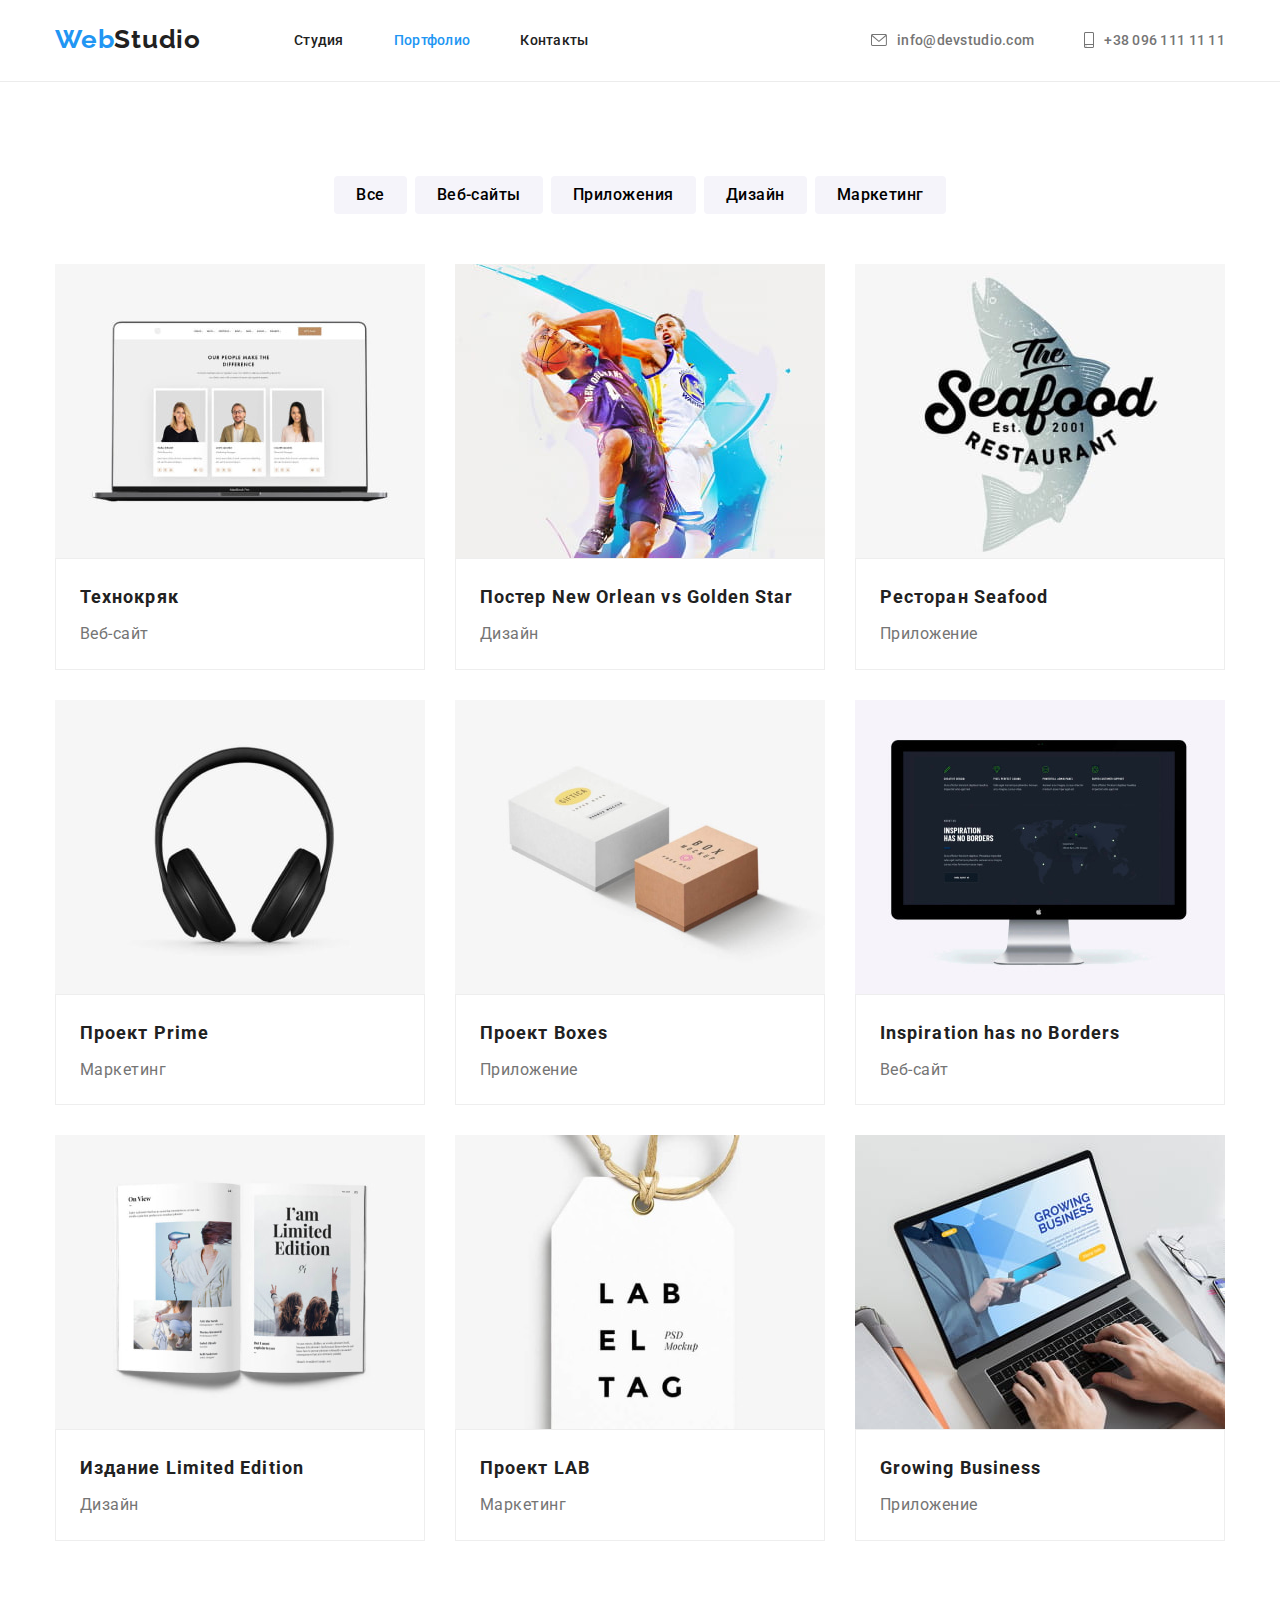
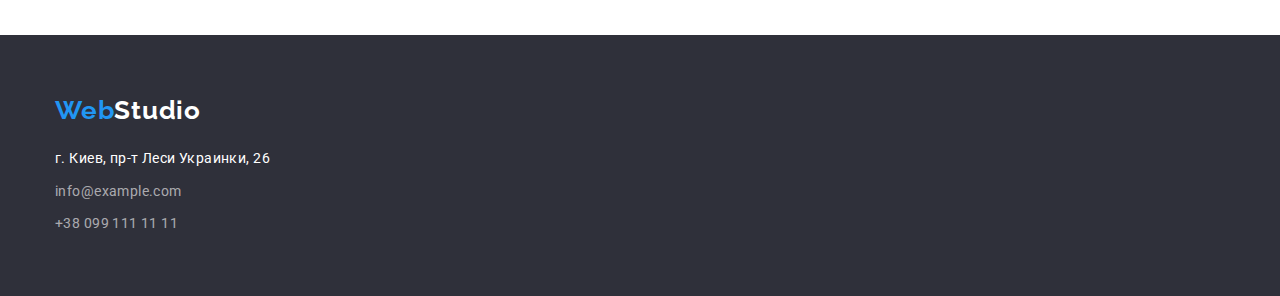
==== portfolio.html @ e051883c "+header svg" ====
<!DOCTYPE html>
<html lang="ru">

<head>
  <meta charset="UTF-8">
  <meta name="viewport" content="width=device-width, initial-scale=1.0">
  <title>Портфолио</title>
  <link href="https://fonts.googleapis.com/css2?family=Raleway:wght@700&family=Roboto:wght@400;500;700;900&display=swap"
    rel="stylesheet">
  <link rel="stylesheet" href="https://cdnjs.cloudflare.com/ajax/libs/modern-normalize/1.1.0/modern-normalize.min.css">
  <link rel="stylesheet" href="./css/styles.css">
</head>

<body>
  <header class="header">
    <div class="container thumb">
      <nav class="menu">
        <a class="menu__logo logo" href="#" target="_blank" rel="noreferrer noopener">Web<span>Studio</span></a>
        <ul class="navigation">
          <li class="navigation__item"><a class="navigation__link link" href="./index.html">Студия</a></li>
          <li class="navigation__item"><a class="navigation__link link current" href="./portfolio.html">Портфолио</a>
          </li>
          <li class="navigation__item"><a class="navigation__link link" href="#">Контакты</a></li>
        </ul>
      </nav>
      <ul class="contacts">
        <li class="contacts__item">
          <a class="contacts__link link" href="mailto:info@devstudio.com">
            <svg class="icon-mail" width="16" height="12">
              <use href="./images/icons.svg#icon-mail"></use>
            </svg>
            info@devstudio.com</a>
        </li>
        <li class="contacts__item"><a class="contacts__link link" href="tel:+380961111111">
            <svg class="icon-smartphone" width="10" height="16">
              <use href="./images/icons.svg#icon-smartphone"></use>
            </svg>
            +38 096 111 11 11</a>
        </li>
    </div>
  </header>
  <main>
    <section class="section">
      <div class="container">
        <h1 class="hide__title">Портфолио</h1>
        <ul class="filter">
          <li class="filter__item"><button class="filter__btn" type="button">Все</button></li>
          <li class="filter__item"><button class="filter__btn" type="button">Веб-сайты</button></li>
          <li class="filter__item"><button class="filter__btn" type="button">Приложения</button></li>
          <li class="filter__item"><button class="filter__btn" type="button">Дизайн</button></li>
          <li class="filter__item"><button class="filter__btn" type="button">Маркетинг</button></li>
        </ul>
        <ul class="portfolio">
          <li class="portfolio__item">
            <img class="portfolio__img" src="./images/portfolio-image/portfolio-1.jpg" alt="веб сайт технокряк"
              width="370" height="294">
            <div class="portfolio__box">
              <h2 class="portfolio__title">Технокряк</h2>
              <p class="portfolio__text">Веб-сайт</p>
            </div>
          </li>
          <li class="portfolio__item">
            <img class="portfolio__img" src="./images/portfolio-image/portfolio-2.jpg" alt="постер баскетбольных команд"
              width="370" height="294">
            <div class="portfolio__box">
              <h2 class="portfolio__title">Постер New Orlean vs Golden Star</h2>
              <p class="portfolio__text">Дизайн</p>
            </div>
          </li>
          <li class="portfolio__item">
            <img class="portfolio__img" src="./images/portfolio-image/portfolio-3.jpg" alt="лого ресторана" width="370"
              height="294">
            <div class="portfolio__box">
              <h2 class="portfolio__title">Ресторан Seafood</h2>
              <p class="portfolio__text">Приложение</p>
            </div>
          </li>
          <li class="portfolio__item">
            <img class="portfolio__img" src="./images/portfolio-image/portfolio-4.jpg"
              alt="наушники полноразмерные черные" class="portfolio__img" width="370" height="294">
            <div class="portfolio__box">
              <h2 class="portfolio__title">Проект Prime</h2>
              <p class="portfolio__text">Маркетинг</p>
            </div>
          </li>
          <li class="portfolio__item">
            <img class="portfolio__img" src="./images/portfolio-image/portfolio-5.jpg" alt="две коробки" width="370"
              height="294">
            <div class="portfolio__box">
              <h2 class="portfolio__title">Проект Boxes</h2>
              <p class="portfolio__text">Приложение</p>
            </div>
          </li>
          <li class="portfolio__item">
            <img class="portfolio__img" src="./images/portfolio-image/portfolio-6.jpg" alt="монитор" width="370"
              height="294">
            <div class="portfolio__box">
              <h2 class="portfolio__title">Inspiration has no Borders</h2>
              <p class="portfolio__text">Веб-сайт</p>
            </div>
          </li>
          <li class="portfolio__item">
            <img class="portfolio__img" src="./images/portfolio-image/portfolio-7.jpg" alt="открытый журнал" width="370"
              height="294">
            <div class="portfolio__box">
              <h2 class="portfolio__title">Издание Limited Edition</h2>
              <p class="portfolio__text">Дизайн</p>
            </div>
          </li>
          <li class="portfolio__item">
            <img class="portfolio__img" src="./images/portfolio-image/portfolio-8.jpg" alt="белая бирка" width="370"
              height="294">
            <div class="portfolio__box">
              <h2 class="portfolio__title">Проект LAB</h2>
              <p class="portfolio__text">Маркетинг</p>
            </div>
          </li>
          <li class="portfolio__item">
            <img class="portfolio__img" src="./images/portfolio-image/portfolio-9.jpg" alt="печатает на нетбуке"
              width="370" height="294">
            <div class="portfolio__box">
              <h2 class="portfolio__title">Growing Business</h2>
              <p class="portfolio__text">Приложение</p>
            </div>
          </li>
        </ul>
      </div>
    </section>
  </main>
  <footer class="footer">
    <div class="container">
      <a class="footer__logo logo" href="#" target="_blank" rel="noreferrer noopener">Web<span>Studio</span></a>
      <address class="footer__address">
        <ul class="footer__list">
          <li class="footer__item"><a class="footer__map" href="#">г. Киев, пр-т Леси Украинки, 26</a></li>
          <li class="footer__item"><a class="footer__link link" href="mailto:info@example.com">info@example.com</a></li>
          <li class="footer__item"><a class="footer__link link" href="tel:+380991111111">+38 099 111 11 11</a></li>
        </ul>
      </address>
    </div>
  </footer>
</body>

</html>
---- css/styles.css ----
/*------------------------------------------------root------------------------------------*/
:root {
  --brandColor: #2196F3;
  --brandHover: #188CE8;
  --firstFontColor: #212121;
  --secondFontColor: #757575;
  --lightFontColor: #ffffff;
  --mainBg: #2F303A;
  --sectionBg: #F5F4FA;
  --nullBg: #ffffff;
}
/* --------------------------------------------global------------------------------------*/
button {
  border: 0;
}
ul li {
  list-style: none;
}
h1,
h2,
h3,
h4,
h5,
h6,
p,
ul {
  padding: 0;
  margin: 0;
  font-size: inherit;
}
img {
  display: block;
  max-width: 100%;
  height: auto;
}
body {
  font-family: Roboto, sans-serif;
  color: var(--firstFontColor);
  font-size: 14px;
  line-height: 1.2;
}
.section {
  padding-top: 94px;
  padding-bottom: 94px;
}
/* этот заголовок нужно сделать невидимым он для семантики */
.hide__title{
  position: absolute;
  clip: rect(0 0 0 0);
  width: 1px;
  height: 1px;
  margin: -1px;
}
.container{
  width: 1200px;
  margin: 0 auto;
  padding-left: 15px;
  padding-right: 15px;
}
.logo {
  font-family: Raleway, sans-serif;
  font-weight: 700;
  font-size: 26px;
  letter-spacing: 0.03em;
  text-decoration: none;
  color: var(--brandColor);
}
.logo > span {
  color:var(--firstFontColor);
}
.link {
  text-decoration: none;
}
.link:focus,
.link:hover {
  color: var(--brandColor);
}
/*---------------------------------------------header------------------------------------*/

.header {
  letter-spacing: 0.02em;
  font-weight: 500;
  border-bottom: 1px solid #ececec;
}
.thumb {
  display: flex;
}
.menu {
  display: flex;
}
.menu__logo {
  padding-top: 24px;
  padding-bottom: 24px;
  margin-right: 93px;
}
.navigation {
  display: flex;
}
.navigation__item{
}
.navigation__item:not(:last-child) {
  margin-right: 50px;
}
.navigation__link{
  display: block;
  padding-top: 32px;
  padding-bottom: 32px;
  text-decoration: none;
  color: var(--firstFontColor);
}
.contacts {
  display: flex;
  margin-left: auto;
}
.contacts__item{
}
.icon-mail {
  width: 16px;
  height: 12px;
  margin-right: 10px;
}
.icon-smartphone{
  width: 10px;
  height: 16px;
  margin-right: 10px;
}
.contacts__item:not(:last-child) {
  margin-right: 50px;
}
.contacts__link {
  display: flex;
  align-items: center;
  padding-top: 32px;
  padding-bottom: 32px;
  color: var(--secondFontColor);
}
.current {
  color:var(--brandColor);
}

/* -------------------------------------------studio-main--------------------------------*/
/*--------------------------section-hero---------------------*/
.hero {
  padding-top: 200px;
  padding-bottom: 200px;
  margin: 0 auto;
  max-width: 1600px;
  height: 600px;
  background-color: var(--mainBg);
  background-image: linear-gradient(
    to right,
    rgba(47, 48, 58, 0.4),
    rgba(47, 48, 58, 0.4)
  ), url(../images/hero-bg.jpg);
  background-repeat: no-repeat;
  background-position: center;
  background-size: cover;
}
/* если нужно чтоб фон под картинкой был бесконечно широким */
/* .hero--bg {
  background-color: var(--mainBg);
} */
.box {
  display: flex;
  flex-direction: column;
  align-items: center;
}
.hero__title {
  font-size: 44px;
  font-weight: 900;
  line-height: 1.36;
  letter-spacing: 0.06em;

  text-transform: uppercase;
  text-align: center;
  max-width: 700px;
  margin-bottom: 30px;
  color: var(--lightFontColor);
}
.hero__btn {
  font-size: 16px;
  font-weight: 700;
  line-height: 1.87;
  letter-spacing: 0.06em;
  padding: 10px 32px;
  border-radius: 4px;
  background-color: var(--brandColor);
  color: var(--lightFontColor);
}
.hero__btn:focus,
.hero__btn:hover {
  background-color: var(--brandHover);
  cursor: pointer;
}
/*----------------------------section-2---------------------*/
.rows {
  display: flex;
}
.rows__item {
  flex-basis: calc((100% - 90px) / 4);
}
.rows__item:not(:last-child){
  margin-right: 30px;
}
.rows__box {
  background-color: #F5F4FA;
  border-radius: 4px;
  margin-bottom: 30px;
  padding: 25px 100px;
}
.rows__icon {

}
.rows__title {
  font-weight: 700;
  line-height: 1.14;
  letter-spacing: 0.03em;
  text-transform: uppercase;
  margin-bottom: 10px;
}
.rows__text {
  line-height: 1.71;
  letter-spacing: 0.03em;
  color: var(--secondFontColor);
}
/*----------------------------section-3---------------------*/
.position {
  padding-top: 0;
}
.title {
  font-size: 36px;
  font-weight: 700;
  letter-spacing: 0.03em;
  text-align: center;
  margin-bottom: 50px;
}
.works {
  display: flex;
}
.works__item {
  flex-basis: calc((100% - 60px) / 3);
}
.works__item:not(:last-child){
  margin-right: 30px;
}
.works__img {
}
.background {
  background-color: var(--sectionBg);
}
/*----------------------------section-4---------------------*/
.team {
  display: flex;
}
.team__item {
  flex-basis: calc((100% - 90px) / 4);
  border-bottom-left-radius: 4px;
  border-bottom-right-radius: 4px;
  background-color: var(--nullBg);
  box-shadow: 0px 1px 3px rgba(0, 0, 0, 0.12), 0px 1px 1px rgba(0, 0, 0, 0.14), 0px 2px 1px rgba(0, 0, 0, 0.2);
}
.team__item:not(:last-child) {
  margin-right: 30px;
}
.team__img {
  display: block;
}
.team__box {
  font-size: 16px;
  letter-spacing: 0.03em;
  text-align: center;

  padding-top: 30px;
  padding-bottom: 30px;
}
.team__title {
  font-weight: 500;
  margin-bottom: 10px;
}
.team__text {
  color: var(--secondFontColor);
}

/* -----------------------------------------portfolio-main-------------------------------*/


.filter {
  display: flex;
  justify-content: center;
  margin-bottom: 50px;
}
.filter__item:not(:last-child) {
  margin-right: 8px;
}
.filter__btn {
  font-size: 16px;
  line-height: 1.62;
  letter-spacing: 0.03em;
  font-weight: 500;

  padding: 6px 22px;
  border-radius: 4px;
  background-color: var(--sectionBg);
}
.filter__btn:focus,
.filter__btn:hover {
  color: var(--lightFontColor);
  background-color: var(--brandColor);
  cursor: pointer;
}
.portfolio {
  display: flex;
  flex-wrap: wrap;
}
.portfolio__item {
  flex-basis: calc((100% - 60px) / 3);
  margin-right: 30px;
  margin-bottom: 30px;
}
/* or with :not(:nth-child(3n))
          margin-right: 30px;*/
.portfolio__item:nth-child(3n) {
  margin-right: 0;
}
.portfolio__item:nth-last-child(-n + 3) {
  margin-bottom: 0;
}
.portfolio__img {
  display: block;
}
.portfolio__box {
  padding: 20px 24px;
  background-color: var(--nullBg);
  border: 1px solid #eeeeee;
}
.portfolio__title {
  font-size: 18px;
  line-height: 2;
  letter-spacing: 0.06em;
  font-weight: 700;
  margin-bottom: 4px;
}
.portfolio__text {
  font-size: 16px;
  line-height: 1.87;
  letter-spacing: 0.03em;
  color: var(--secondFontColor);
}

/*---------------------------------------------footer------------------------------------*/

.footer {
  background-color: var(--mainBg);
  padding-top: 60px;
  padding-bottom: 60px;
}
.footer__logo {
  display: block;
  margin-bottom: 20px;
}
.footer__logo > span {
  color: var(--lightFontColor);
}
.footer__address {
}
.footer__list {
  font-style: normal;
  line-height: 1.71;
  letter-spacing: 0.03em;
}
.footer__item:not(:last-child) {
  margin-bottom: 9px;
}
.footer__map {
  text-decoration: none;
  color: var(--lightFontColor);
}
.footer__link {
  text-decoration: none;
  color: rgba(255, 255, 255, 0.6);
}
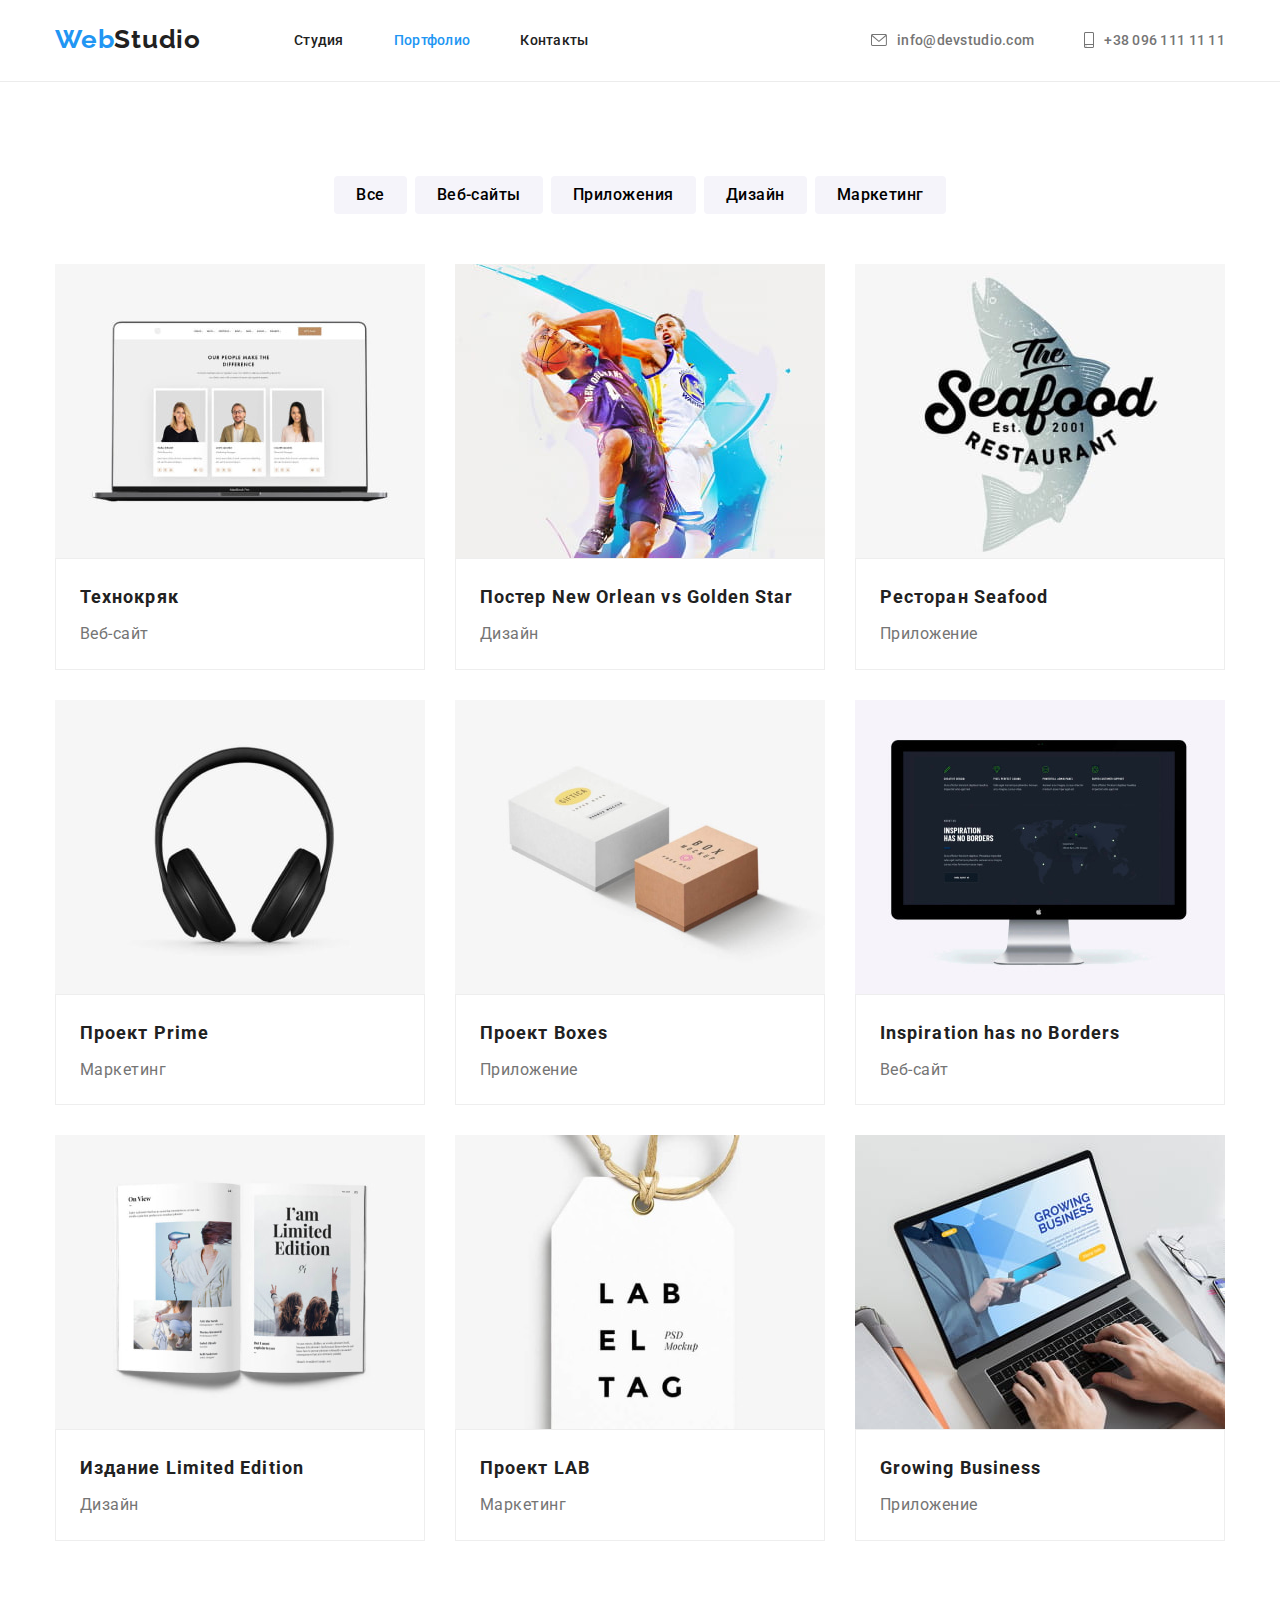
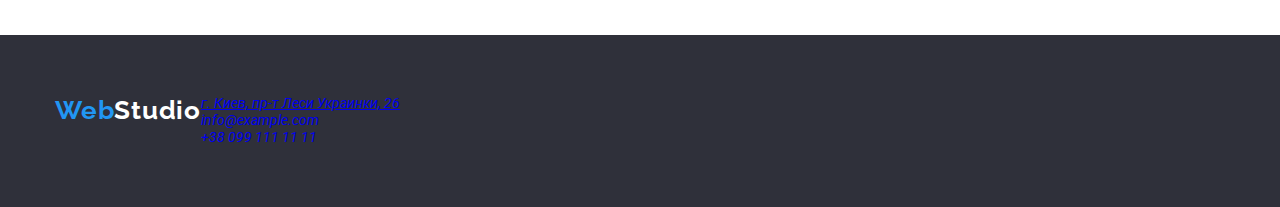
==== commit d1209747: "almost done hw4" ====
--- a/portfolio.html
+++ b/portfolio.html
@@ -26,16 +26,19 @@
       <ul class="contacts">
         <li class="contacts__item">
           <a class="contacts__link link" href="mailto:info@devstudio.com">
-            <svg class="icon-mail" width="16" height="12">
+            <svg class="contacts__icon-mail" width="16" height="12">
               <use href="./images/icons.svg#icon-mail"></use>
             </svg>
-            info@devstudio.com</a>
+            info@devstudio.com
+          </a>
         </li>
-        <li class="contacts__item"><a class="contacts__link link" href="tel:+380961111111">
-            <svg class="icon-smartphone" width="10" height="16">
+        <li class="contacts__item">
+          <a class="contacts__link link" href="tel:+380961111111">
+            <svg class="contacts__icon-smartphone" width="10" height="16">
               <use href="./images/icons.svg#icon-smartphone"></use>
             </svg>
-            +38 096 111 11 11</a>
+            +38 096 111 11 11
+          </a>
         </li>
     </div>
   </header>
@@ -128,7 +131,7 @@
     </section>
   </main>
   <footer class="footer">
-    <div class="container">
+    <div class="container thumb">
       <a class="footer__logo logo" href="#" target="_blank" rel="noreferrer noopener">Web<span>Studio</span></a>
       <address class="footer__address">
         <ul class="footer__list">
--- a/css/styles.css
+++ b/css/styles.css
@@ -9,6 +9,7 @@
   --mainBg: #2F303A;
   --sectionBg: #F5F4FA;
   --nullBg: #ffffff;
+  --iconColor: #AFB1B8;
 }
 /* --------------------------------------------global------------------------------------*/
 button {
@@ -115,15 +116,13 @@
 }
 .contacts__item{
 }
-.icon-mail {
-  width: 16px;
-  height: 12px;
+.contacts__icon-mail {
   margin-right: 10px;
-}
-.icon-smartphone{
-  width: 10px;
-  height: 16px;
+  fill: currentColor;
+}
+.contacts__icon-smartphone{
   margin-right: 10px;
+  fill: currentColor;
 }
 .contacts__item:not(:last-child) {
   margin-right: 50px;
@@ -140,7 +139,7 @@
 }
 
 /* -------------------------------------------studio-main--------------------------------*/
-/*--------------------------section-hero---------------------*/
+/*--------------------------------hero---------------------*/
 .hero {
   padding-top: 200px;
   padding-bottom: 200px;
@@ -193,7 +192,7 @@
   background-color: var(--brandHover);
   cursor: pointer;
 }
-/*----------------------------section-2---------------------*/
+/*----------------------------rows-----------------------*/
 .rows {
   display: flex;
 }
@@ -204,10 +203,14 @@
   margin-right: 30px;
 }
 .rows__box {
+  display: flex;
+  align-items: center;
+  justify-content: center;
   background-color: #F5F4FA;
   border-radius: 4px;
   margin-bottom: 30px;
-  padding: 25px 100px;
+  width: 270px;
+  height: 120px;
 }
 .rows__icon {
 
@@ -224,7 +227,7 @@
   letter-spacing: 0.03em;
   color: var(--secondFontColor);
 }
-/*----------------------------section-3---------------------*/
+/*----------------------------work-------------------------*/
 .position {
   padding-top: 0;
 }
@@ -249,11 +252,13 @@
 .background {
   background-color: var(--sectionBg);
 }
-/*----------------------------section-4---------------------*/
+/*------------------------------team-----------------------*/
 .team {
   display: flex;
 }
 .team__item {
+  display: flex;
+  flex-direction: column;
   flex-basis: calc((100% - 90px) / 4);
   border-bottom-left-radius: 4px;
   border-bottom-right-radius: 4px;
@@ -265,14 +270,15 @@
 }
 .team__img {
   display: block;
+  margin-bottom: 30px;
 }
 .team__box {
   font-size: 16px;
   letter-spacing: 0.03em;
   text-align: center;
-
-  padding-top: 30px;
-  padding-bottom: 30px;
+  margin-bottom: 16px;
+  padding-left: 10px;
+  padding-right: 10px;
 }
 .team__title {
   font-weight: 500;
@@ -281,7 +287,63 @@
 .team__text {
   color: var(--secondFontColor);
 }
-
+.social-links {
+  display: flex;
+  justify-content: center;
+  padding-left: 32px;
+  padding-right: 32px;
+  margin-bottom: 30px;
+}
+.social-links__item {
+
+}
+.social-links__item:not(:last-child) {
+  margin-right: 10px;
+}
+.social-links__link{
+  display: flex;
+  align-items: center;
+  justify-content: center;
+  width: 44px;
+  height: 44px;
+  color: var(--iconColor);
+}
+.social-links__link:focus,
+.social-links__link:hover {
+  background-color: var(--brandColor);
+  border-radius: 50%;
+  color: var(--nullBg);
+}
+.social-links__icon {
+  fill: currentColor;
+}
+/*----------------------------clients---------------------*/
+.clients {
+  display: flex;
+}
+.clients__item {
+}
+.clients__item:not(:last-child) {
+  margin-right: 30px;
+}
+.clients__link {
+  display: flex;
+  align-items: center;
+  justify-content: center;
+  width: 170px;
+  height: 92px;
+  border-radius: 4px;
+  border: 1px solid var(--iconColor);
+  color: var(--iconColor);
+}
+.clients__link:focus,
+.clients__link:hover {
+  color: var(--brandColor);
+  border-color: var(--brandColor);
+}
+.clients__icon {
+  fill: currentColor;
+}
 /* -----------------------------------------portfolio-main-------------------------------*/
 
 
@@ -307,6 +369,7 @@
 .filter__btn:hover {
   color: var(--lightFontColor);
   background-color: var(--brandColor);
+  box-shadow: 0px 3px 1px rgba(0, 0, 0, 0.1), 0px 1px 2px rgba(0, 0, 0, 0.08), 0px 2px 2px rgba(0, 0, 0, 0.12);
   cursor: pointer;
 }
 .portfolio {
@@ -326,6 +389,9 @@
 .portfolio__item:nth-last-child(-n + 3) {
   margin-bottom: 0;
 }
+.portfolio__item:hover {
+  box-shadow: 0px 1px 1px rgba(0, 0, 0, 0.12), 0px 4px 4px rgba(0, 0, 0, 0.06), 1px 4px 6px rgba(0, 0, 0, 0.16);
+}
 .portfolio__img {
   display: block;
 }
@@ -362,22 +428,45 @@
 .footer__logo > span {
   color: var(--lightFontColor);
 }
-.footer__address {
-}
-.footer__list {
+.address {
+}
+.address__list {
   font-style: normal;
   line-height: 1.71;
   letter-spacing: 0.03em;
 }
-.footer__item:not(:last-child) {
+.address__item:not(:last-child) {
   margin-bottom: 9px;
 }
-.footer__map {
+.address__map {
   text-decoration: none;
   color: var(--lightFontColor);
 }
-.footer__link {
+.address__link {
   text-decoration: none;
   color: rgba(255, 255, 255, 0.6);
 }
-
+/* ------------------------social links block-------------- */
+.footer__box:first-child {
+  margin-right: 70px;
+}
+.footer__box:nth-child(2) {
+  padding-top: 10px;
+}
+.footer__text {
+  line-height: 1.14;
+  font-weight: 700;
+  letter-spacing: 0.03em;
+  text-transform: uppercase;
+  color: var(--lightFontColor);
+  margin-bottom: 20px;
+}
+.social-links--position {
+  padding: 0;
+  margin: 0;
+}
+.social-links__link--style {
+  color: var(--nullBg);
+  background-color: rgba(255, 255, 255, 0.1);
+  border-radius: 50%;
+}
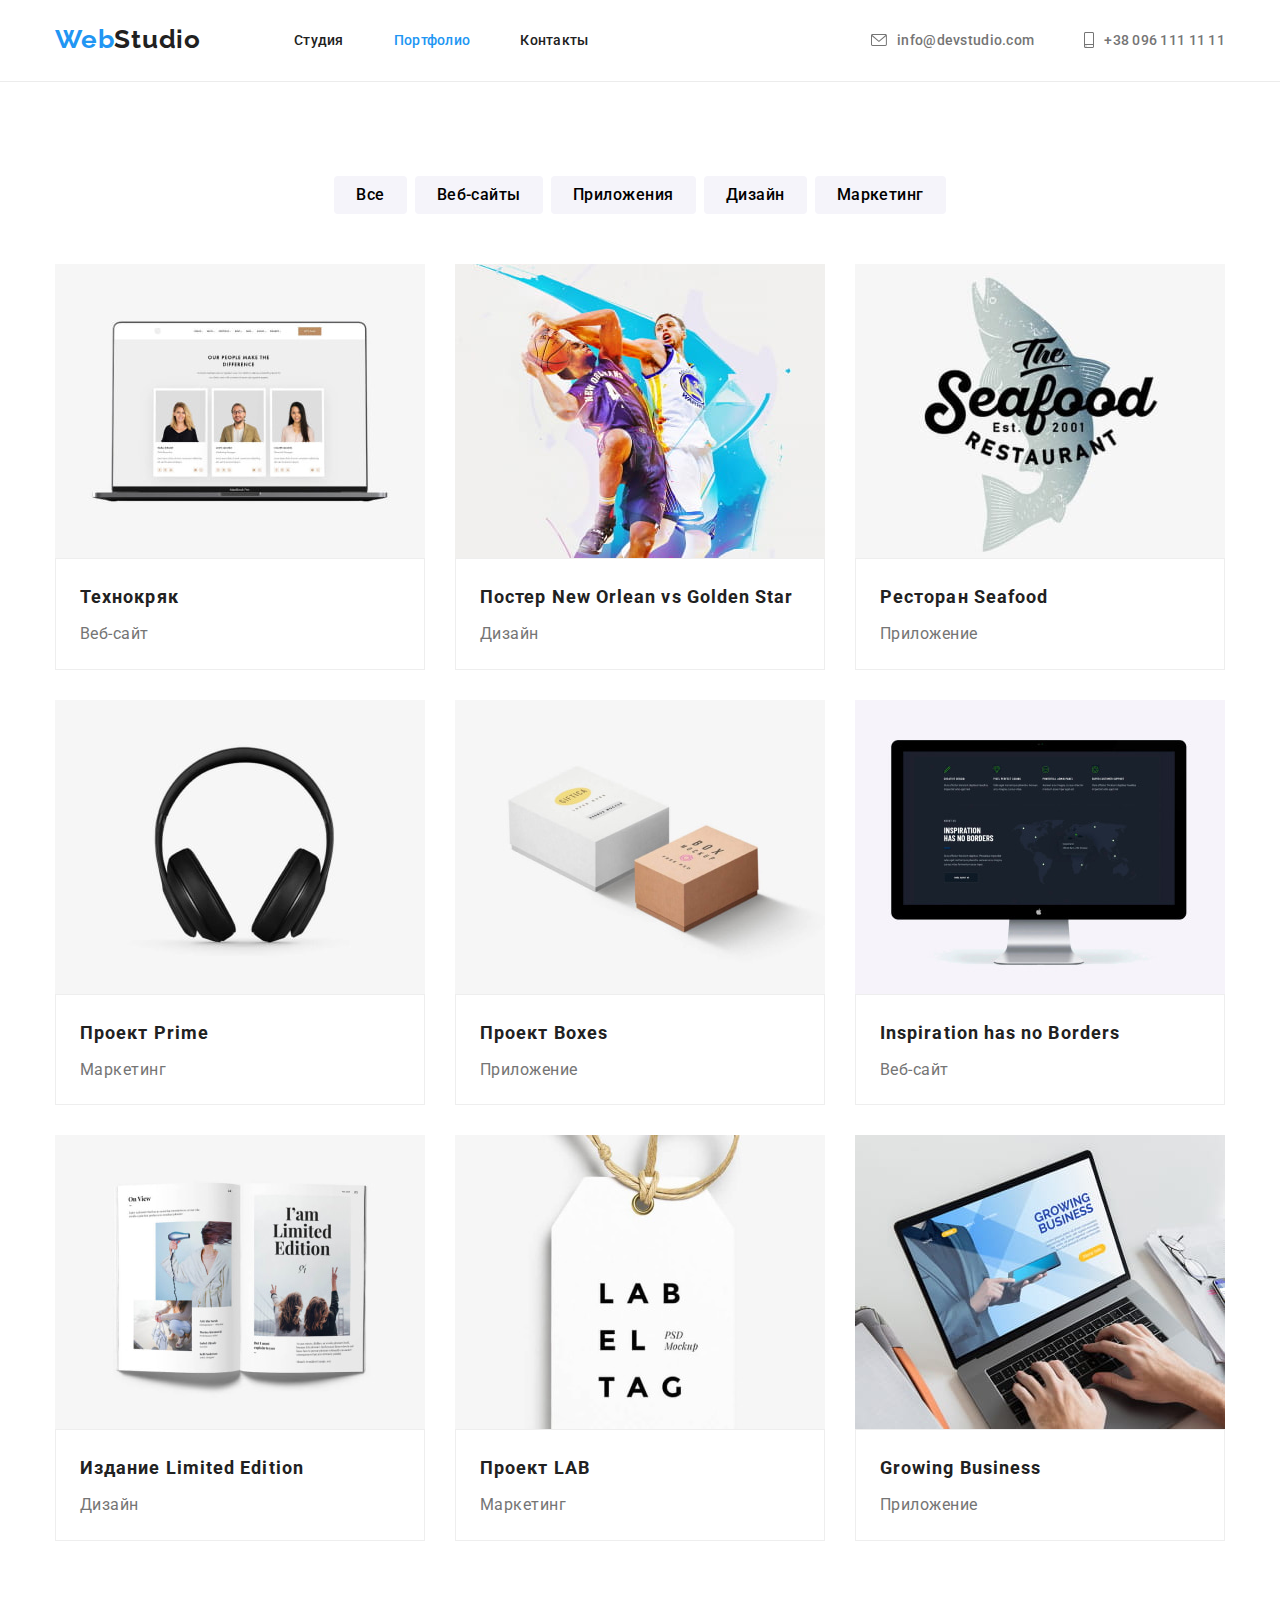
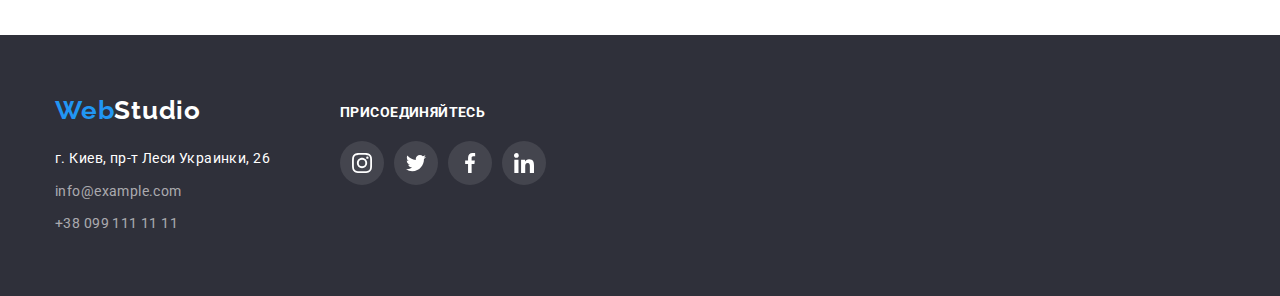
==== commit bedc1b22: "potfolio_item cursor pointer" ====
--- a/portfolio.html
+++ b/portfolio.html
@@ -132,14 +132,51 @@
   </main>
   <footer class="footer">
     <div class="container thumb">
-      <a class="footer__logo logo" href="#" target="_blank" rel="noreferrer noopener">Web<span>Studio</span></a>
-      <address class="footer__address">
-        <ul class="footer__list">
-          <li class="footer__item"><a class="footer__map" href="#">г. Киев, пр-т Леси Украинки, 26</a></li>
-          <li class="footer__item"><a class="footer__link link" href="mailto:info@example.com">info@example.com</a></li>
-          <li class="footer__item"><a class="footer__link link" href="tel:+380991111111">+38 099 111 11 11</a></li>
+      <div class="footer__box">
+        <a class="footer__logo logo" href="#" target="_blank" rel="noreferrer noopener">Web<span>Studio</span></a>
+        <address class="address">
+          <ul class="address__list">
+            <li class="address__item"><a class="address__map" href="https://goo.gl/maps/3mmmgACdLDucJXHp8"
+                target="_blank" rel="noreferrer noopener">г. Киев, пр-т Леси Украинки, 26</a></li>
+            <li class="address__item"><a class="address__link link" href="mailto:info@example.com">info@example.com</a>
+            </li>
+            <li class="address__item"><a class="address__link link" href="tel:+380991111111">+38 099 111 11 11</a></li>
+          </ul>
+        </address>
+      </div>
+      <div class="footer__box">
+        <p class="footer__text">присоединяйтесь</p>
+        <ul class="social-links social-links--position">
+          <li class="social-links__item">
+            <a class="social-links__link social-links__link--style" href="#0" target="_blank" rel="noreferrer noopener">
+              <svg class="social-links__icon" width="20" height="20">
+                <use href="./images/icons.svg#icon-instagram"></use>
+              </svg>
+            </a>
+          </li>
+          <li class="social-links__item">
+            <a class="social-links__link social-links__link--style" href="#0" target="_blank" rel="noreferrer noopener">
+              <svg class="social-links__icon" width="20" height="20">
+                <use href="./images/icons.svg#icon-twitter"></use>
+              </svg>
+            </a>
+          </li>
+          <li class="social-links__item">
+            <a class="social-links__link social-links__link--style" href="#0" target="_blank" rel="noreferrer noopener">
+              <svg class="social-links__icon" width="20" height="20">
+                <use href="./images/icons.svg#icon-facebook"></use>
+              </svg>
+            </a>
+          </li>
+          <li class="social-links__item">
+            <a class="social-links__link social-links__link--style" href="#0" target="_blank" rel="noreferrer noopener">
+              <svg class="social-links__icon" width="20" height="20">
+                <use href="./images/icons.svg#icon-linkedin"></use>
+              </svg>
+            </a>
+          </li>
         </ul>
-      </address>
+      </div>
     </div>
   </footer>
 </body>
--- a/css/styles.css
+++ b/css/styles.css
@@ -380,6 +380,7 @@
   flex-basis: calc((100% - 60px) / 3);
   margin-right: 30px;
   margin-bottom: 30px;
+  cursor: pointer;
 }
 /* or with :not(:nth-child(3n))
           margin-right: 30px;*/
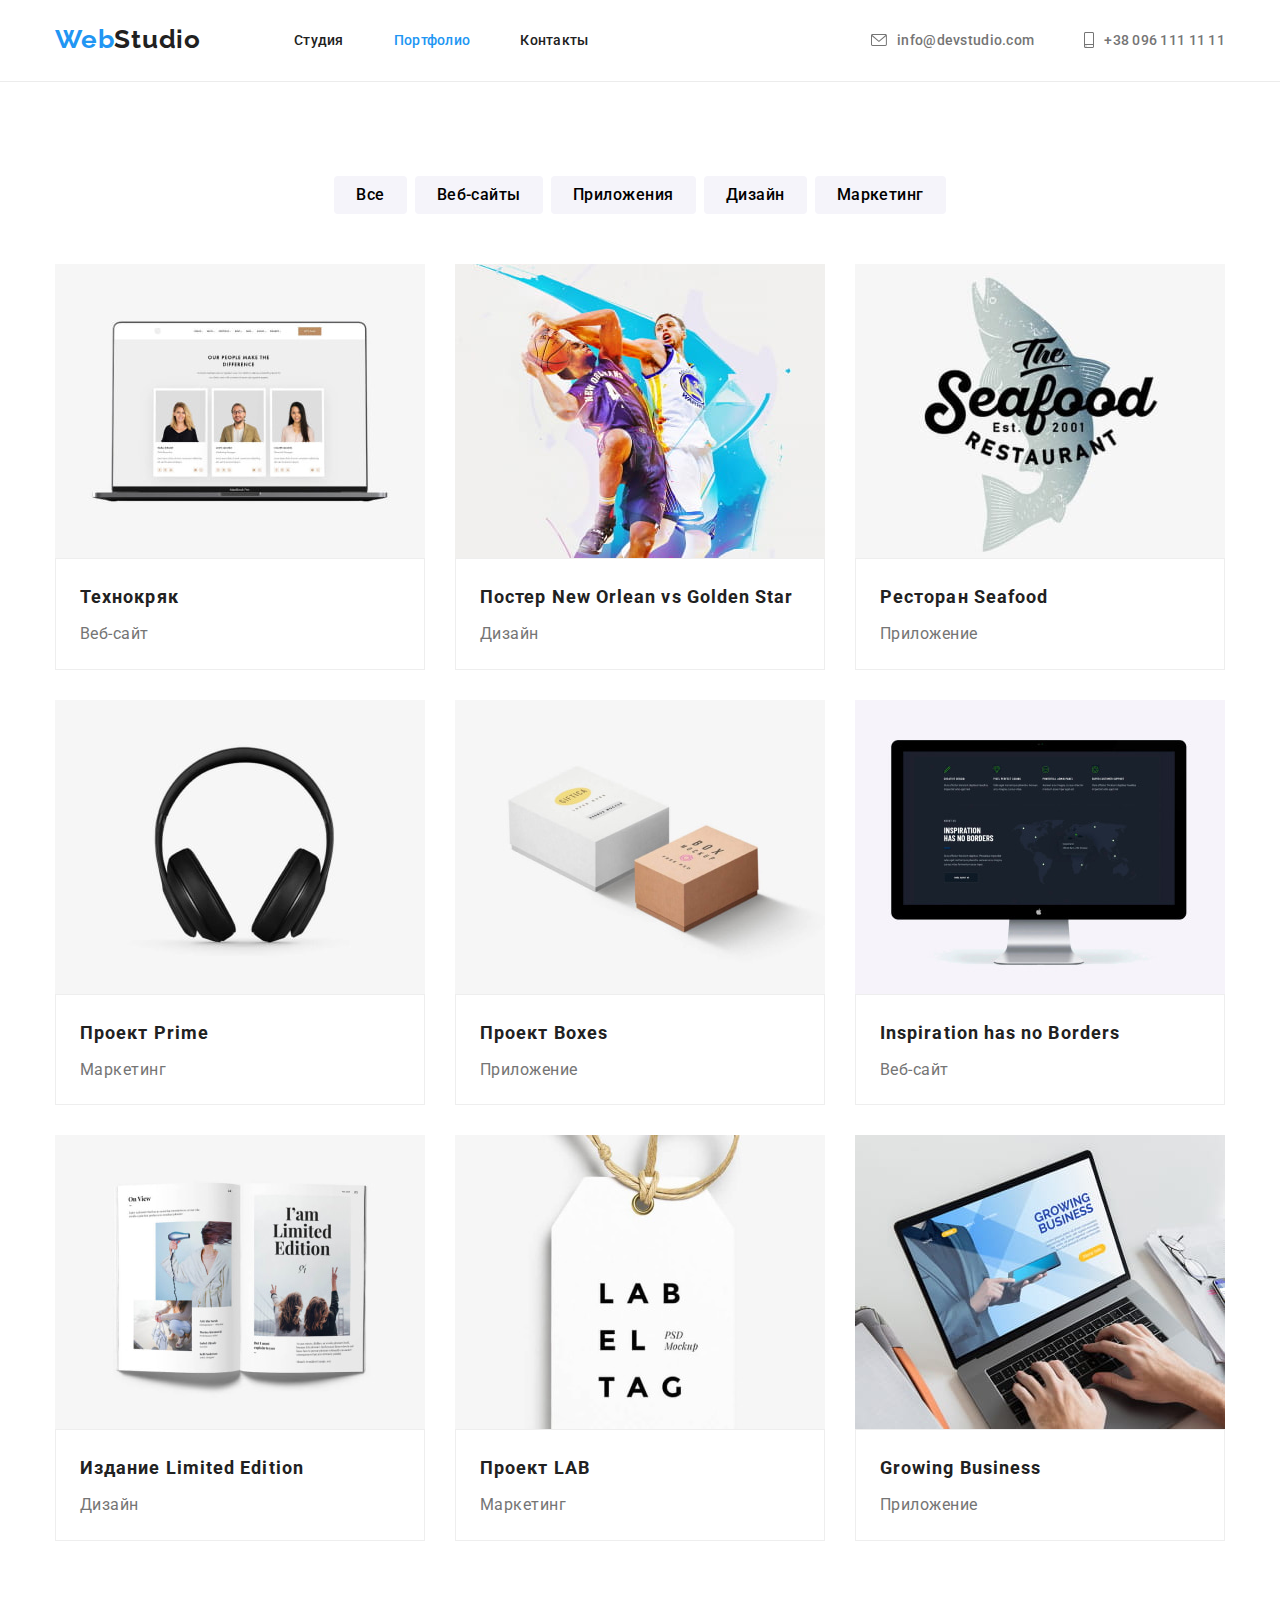
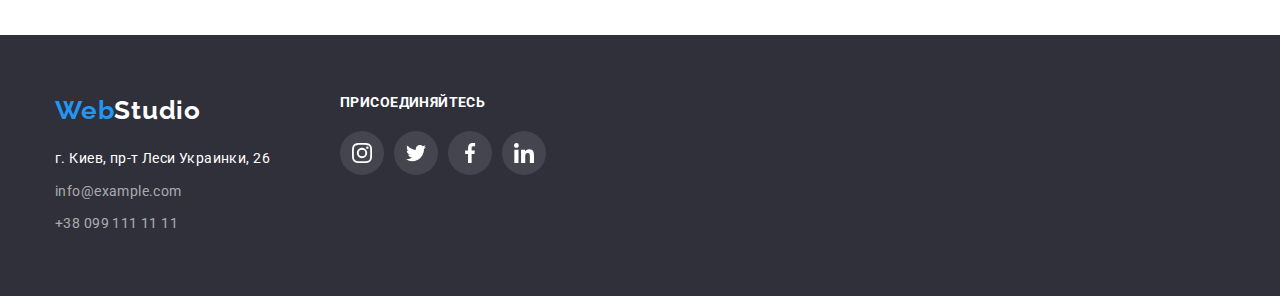
==== commit ae3aff72: "+mentors check" ====
--- a/portfolio.html
+++ b/portfolio.html
@@ -45,7 +45,7 @@
   <main>
     <section class="section">
       <div class="container">
-        <h1 class="hide__title">Портфолио</h1>
+        <h1 class="visually-hidden">Портфолио</h1>
         <ul class="filter">
           <li class="filter__item"><button class="filter__btn" type="button">Все</button></li>
           <li class="filter__item"><button class="filter__btn" type="button">Веб-сайты</button></li>
@@ -55,76 +55,94 @@
         </ul>
         <ul class="portfolio">
           <li class="portfolio__item">
-            <img class="portfolio__img" src="./images/portfolio-image/portfolio-1.jpg" alt="веб сайт технокряк"
-              width="370" height="294">
-            <div class="portfolio__box">
-              <h2 class="portfolio__title">Технокряк</h2>
-              <p class="portfolio__text">Веб-сайт</p>
-            </div>
-          </li>
-          <li class="portfolio__item">
-            <img class="portfolio__img" src="./images/portfolio-image/portfolio-2.jpg" alt="постер баскетбольных команд"
-              width="370" height="294">
-            <div class="portfolio__box">
-              <h2 class="portfolio__title">Постер New Orlean vs Golden Star</h2>
-              <p class="portfolio__text">Дизайн</p>
-            </div>
-          </li>
-          <li class="portfolio__item">
-            <img class="portfolio__img" src="./images/portfolio-image/portfolio-3.jpg" alt="лого ресторана" width="370"
-              height="294">
-            <div class="portfolio__box">
-              <h2 class="portfolio__title">Ресторан Seafood</h2>
-              <p class="portfolio__text">Приложение</p>
-            </div>
-          </li>
-          <li class="portfolio__item">
-            <img class="portfolio__img" src="./images/portfolio-image/portfolio-4.jpg"
-              alt="наушники полноразмерные черные" class="portfolio__img" width="370" height="294">
-            <div class="portfolio__box">
-              <h2 class="portfolio__title">Проект Prime</h2>
-              <p class="portfolio__text">Маркетинг</p>
-            </div>
-          </li>
-          <li class="portfolio__item">
-            <img class="portfolio__img" src="./images/portfolio-image/portfolio-5.jpg" alt="две коробки" width="370"
-              height="294">
-            <div class="portfolio__box">
-              <h2 class="portfolio__title">Проект Boxes</h2>
-              <p class="portfolio__text">Приложение</p>
-            </div>
-          </li>
-          <li class="portfolio__item">
-            <img class="portfolio__img" src="./images/portfolio-image/portfolio-6.jpg" alt="монитор" width="370"
-              height="294">
-            <div class="portfolio__box">
-              <h2 class="portfolio__title">Inspiration has no Borders</h2>
-              <p class="portfolio__text">Веб-сайт</p>
-            </div>
-          </li>
-          <li class="portfolio__item">
-            <img class="portfolio__img" src="./images/portfolio-image/portfolio-7.jpg" alt="открытый журнал" width="370"
-              height="294">
-            <div class="portfolio__box">
-              <h2 class="portfolio__title">Издание Limited Edition</h2>
-              <p class="portfolio__text">Дизайн</p>
-            </div>
-          </li>
-          <li class="portfolio__item">
-            <img class="portfolio__img" src="./images/portfolio-image/portfolio-8.jpg" alt="белая бирка" width="370"
-              height="294">
-            <div class="portfolio__box">
-              <h2 class="portfolio__title">Проект LAB</h2>
-              <p class="portfolio__text">Маркетинг</p>
-            </div>
-          </li>
-          <li class="portfolio__item">
-            <img class="portfolio__img" src="./images/portfolio-image/portfolio-9.jpg" alt="печатает на нетбуке"
-              width="370" height="294">
-            <div class="portfolio__box">
-              <h2 class="portfolio__title">Growing Business</h2>
-              <p class="portfolio__text">Приложение</p>
-            </div>
+            <a class="portfolio__link" href="#0">
+              <img class="portfolio__img" src="./images/portfolio-image/portfolio-1.jpg" alt="веб сайт технокряк"
+                width="370" height="294">
+              <div class="portfolio__box">
+                <h2 class="portfolio__title">Технокряк</h2>
+                <p class="portfolio__text">Веб-сайт</p>
+              </div>
+            </a>
+          </li>
+          <li class="portfolio__item">
+            <a class="portfolio__link" href="#0">
+              <img class=" portfolio__img" src="./images/portfolio-image/portfolio-2.jpg"
+                alt="постер баскетбольных команд" width="370" height="294">
+              <div class="portfolio__box">
+                <h2 class="portfolio__title">Постер <span lang="en">New Orlean vs Golden Star</span></h2>
+                <p class="portfolio__text">Дизайн</p>
+              </div>
+            </a>
+          </li>
+          <li class="portfolio__item">
+            <a class="portfolio__link" href="#0">
+              <img class="portfolio__img" src="./images/portfolio-image/portfolio-3.jpg" alt="лого ресторана"
+                width="370" height="294">
+              <div class="portfolio__box">
+                <h2 class="portfolio__title">Ресторан <span lang="en">Seafood</span></h2>
+                <p class="portfolio__text">Приложение</p>
+              </div>
+            </a>
+          </li>
+          <li class="portfolio__item">
+            <a class="portfolio__link" href="#0">
+              <img class="portfolio__img" src="./images/portfolio-image/portfolio-4.jpg"
+                alt="наушники полноразмерные черные" class="portfolio__img" width="370" height="294">
+              <div class="portfolio__box">
+                <h2 class="portfolio__title">Проект <span lang="en">Prime</span></h2>
+                <p class="portfolio__text">Маркетинг</p>
+              </div>
+            </a>
+          </li>
+          <li class="portfolio__item">
+            <a class="portfolio__link" href="#0">
+              <img class="portfolio__img" src="./images/portfolio-image/portfolio-5.jpg" alt="две коробки" width="370"
+                height="294">
+              <div class="portfolio__box">
+                <h2 class="portfolio__title">Проект <span lang="en">Boxes</span></h2>
+                <p class="portfolio__text">Приложение</p>
+              </div>
+            </a>
+          </li>
+          <li class="portfolio__item">
+            <a class="portfolio__link" href="#0">
+              <img class="portfolio__img" src="./images/portfolio-image/portfolio-6.jpg" alt="монитор" width="370"
+                height="294">
+              <div class="portfolio__box">
+                <h2 class="portfolio__title"><span lang="en">Inspiration has no Borders</span></h2>
+                <p class="portfolio__text">Веб-сайт</p>
+              </div>
+            </a>
+          </li>
+          <li class="portfolio__item">
+            <a class="portfolio__link" href="#0">
+              <img class="portfolio__img" src="./images/portfolio-image/portfolio-7.jpg" alt="открытый журнал"
+                width="370" height="294">
+              <div class="portfolio__box">
+                <h2 class="portfolio__title">Издание <span lang="en">Limited Edition</span></h2>
+                <p class="portfolio__text">Дизайн</p>
+              </div>
+            </a>
+          </li>
+          <li class="portfolio__item">
+            <a class="portfolio__link" href="#0">
+              <img class="portfolio__img" src="./images/portfolio-image/portfolio-8.jpg" alt="белая бирка" width="370"
+                height="294">
+              <div class="portfolio__box">
+                <h2 class="portfolio__title">Проект <span lang="en">LAB</span></h2>
+                <p class="portfolio__text">Маркетинг</p>
+              </div>
+            </a>
+          </li>
+          <li class="portfolio__item">
+            <a class="portfolio__link" href="#0">
+              <img class="portfolio__img" src="./images/portfolio-image/portfolio-9.jpg" alt="печатает на нетбуке"
+                width="370" height="294">
+              <div class="portfolio__box">
+                <h2 class="portfolio__title"><span lang="en">Growing Business</span></h2>
+                <p class="portfolio__text">Приложение</p>
+              </div>
+            </a>
           </li>
         </ul>
       </div>
--- a/css/styles.css
+++ b/css/styles.css
@@ -35,6 +35,9 @@
   max-width: 100%;
   height: auto;
 }
+a {
+  text-decoration: none;
+}
 body {
   font-family: Roboto, sans-serif;
   color: var(--firstFontColor);
@@ -45,13 +48,16 @@
   padding-top: 94px;
   padding-bottom: 94px;
 }
-/* этот заголовок нужно сделать невидимым он для семантики */
-.hide__title{
+/* все что нужно сделать невидимым (для семантики и SEO) */
+.visually-hidden {
   position: absolute;
   clip: rect(0 0 0 0);
   width: 1px;
   height: 1px;
   margin: -1px;
+  border: 0;
+  padding: 0;
+  overflow: hidden;
 }
 .container{
   width: 1200px;
@@ -70,9 +76,7 @@
 .logo > span {
   color:var(--firstFontColor);
 }
-.link {
-  text-decoration: none;
-}
+
 .link:focus,
 .link:hover {
   color: var(--brandColor);
@@ -257,8 +261,6 @@
   display: flex;
 }
 .team__item {
-  display: flex;
-  flex-direction: column;
   flex-basis: calc((100% - 90px) / 4);
   border-bottom-left-radius: 4px;
   border-bottom-right-radius: 4px;
@@ -270,29 +272,24 @@
 }
 .team__img {
   display: block;
-  margin-bottom: 30px;
 }
 .team__box {
   font-size: 16px;
   letter-spacing: 0.03em;
   text-align: center;
-  margin-bottom: 16px;
-  padding-left: 10px;
-  padding-right: 10px;
+  padding: 30px 32px;
 }
 .team__title {
   font-weight: 500;
   margin-bottom: 10px;
 }
 .team__text {
+  margin-bottom: 16px;
   color: var(--secondFontColor);
 }
 .social-links {
   display: flex;
   justify-content: center;
-  padding-left: 32px;
-  padding-right: 32px;
-  margin-bottom: 30px;
 }
 .social-links__item {
 
@@ -380,7 +377,6 @@
   flex-basis: calc((100% - 60px) / 3);
   margin-right: 30px;
   margin-bottom: 30px;
-  cursor: pointer;
 }
 /* or with :not(:nth-child(3n))
           margin-right: 30px;*/
@@ -390,7 +386,12 @@
 .portfolio__item:nth-last-child(-n + 3) {
   margin-bottom: 0;
 }
-.portfolio__item:hover {
+.portfolio__link {
+  display: block;
+  color: var(--firstFontColor);
+}
+.portfolio__link:focus,
+.portfolio__link:hover {
   box-shadow: 0px 1px 1px rgba(0, 0, 0, 0.12), 0px 4px 4px rgba(0, 0, 0, 0.06), 1px 4px 6px rgba(0, 0, 0, 0.16);
 }
 .portfolio__img {
@@ -448,11 +449,15 @@
   color: rgba(255, 255, 255, 0.6);
 }
 /* ------------------------social links block-------------- */
+.footer__thumb {
+  display: flex;
+  align-items: baseline;
+}
 .footer__box:first-child {
   margin-right: 70px;
 }
 .footer__box:nth-child(2) {
-  padding-top: 10px;
+
 }
 .footer__text {
   line-height: 1.14;
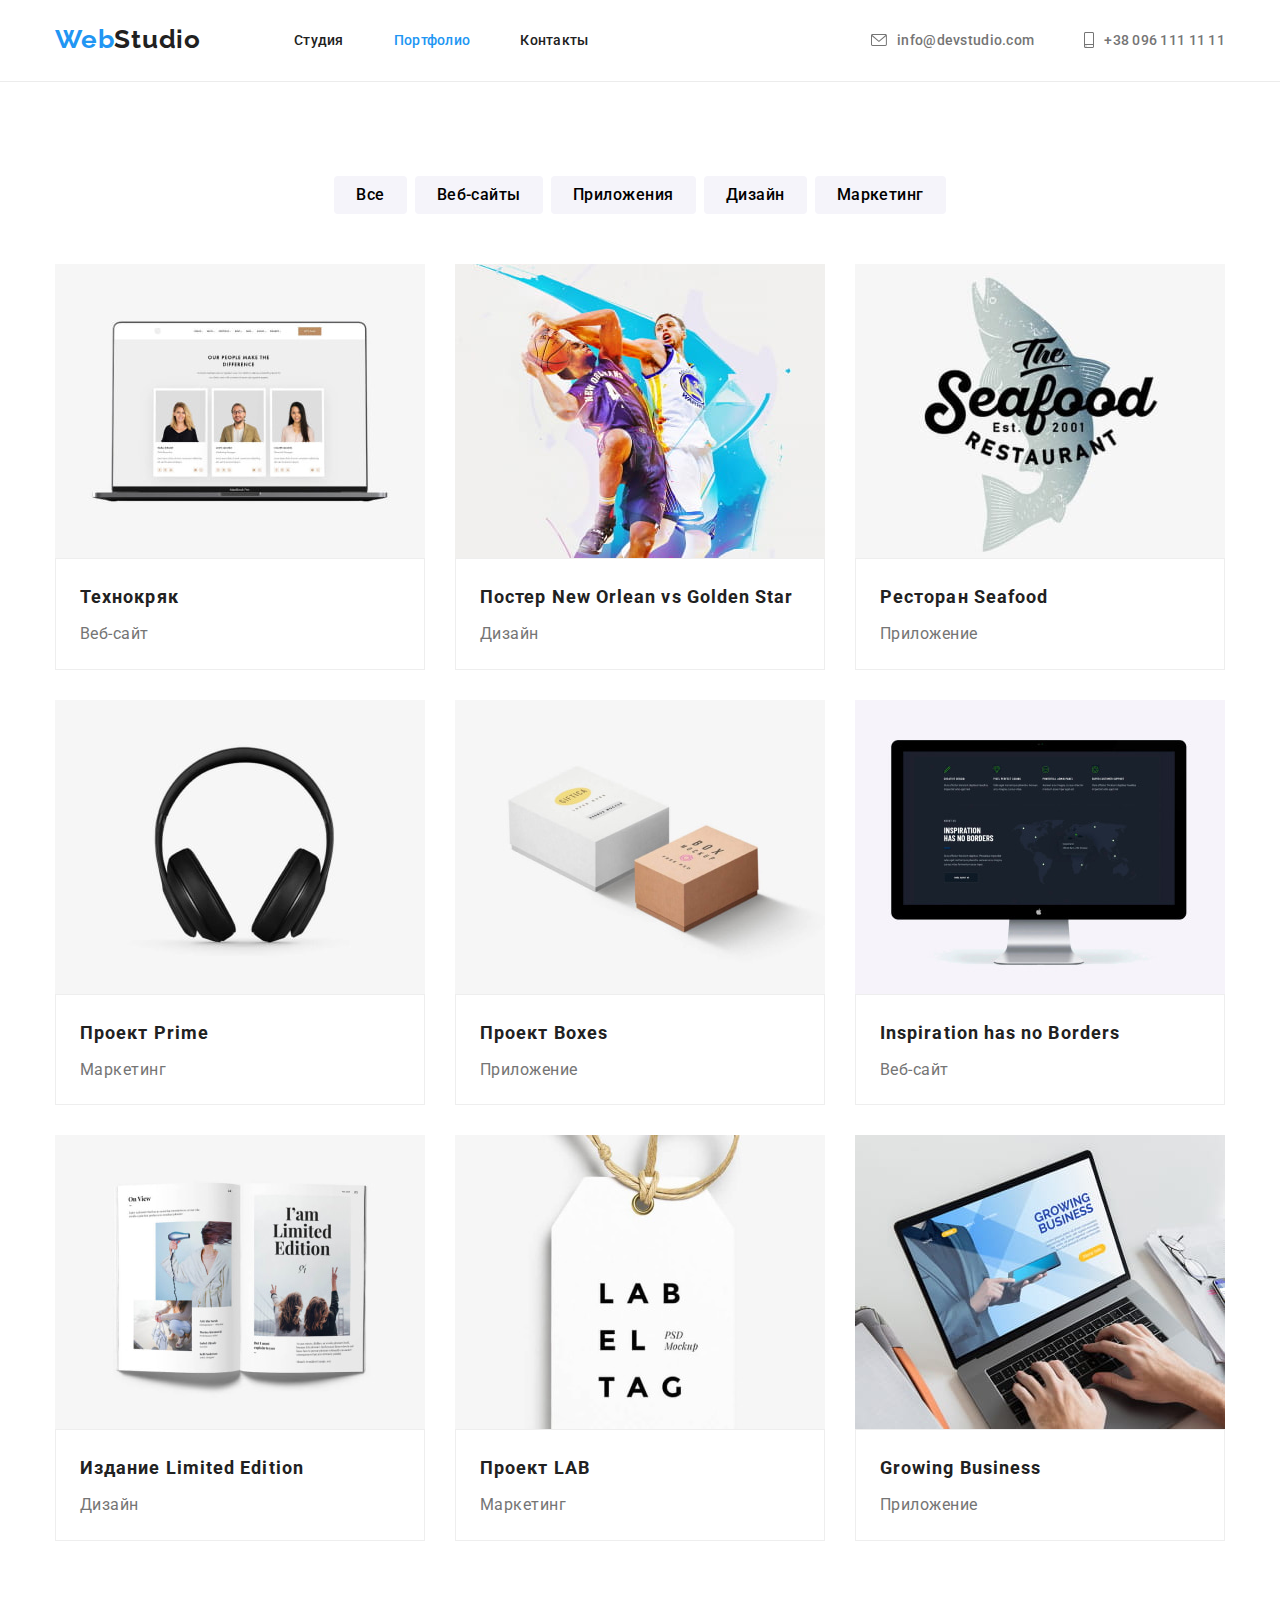
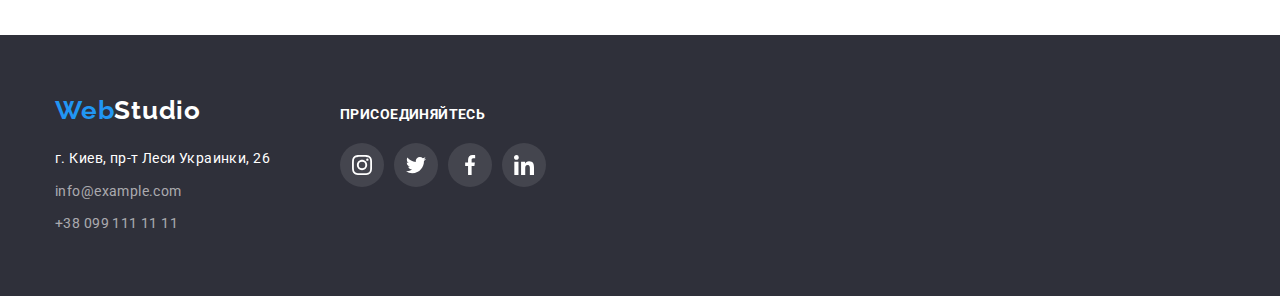
==== commit 10595f62: "+Done" ====
--- a/portfolio.html
+++ b/portfolio.html
@@ -149,7 +149,7 @@
     </section>
   </main>
   <footer class="footer">
-    <div class="container thumb">
+    <div class="container footer__thumb">
       <div class="footer__box">
         <a class="footer__logo logo" href="#" target="_blank" rel="noreferrer noopener">Web<span>Studio</span></a>
         <address class="address">
